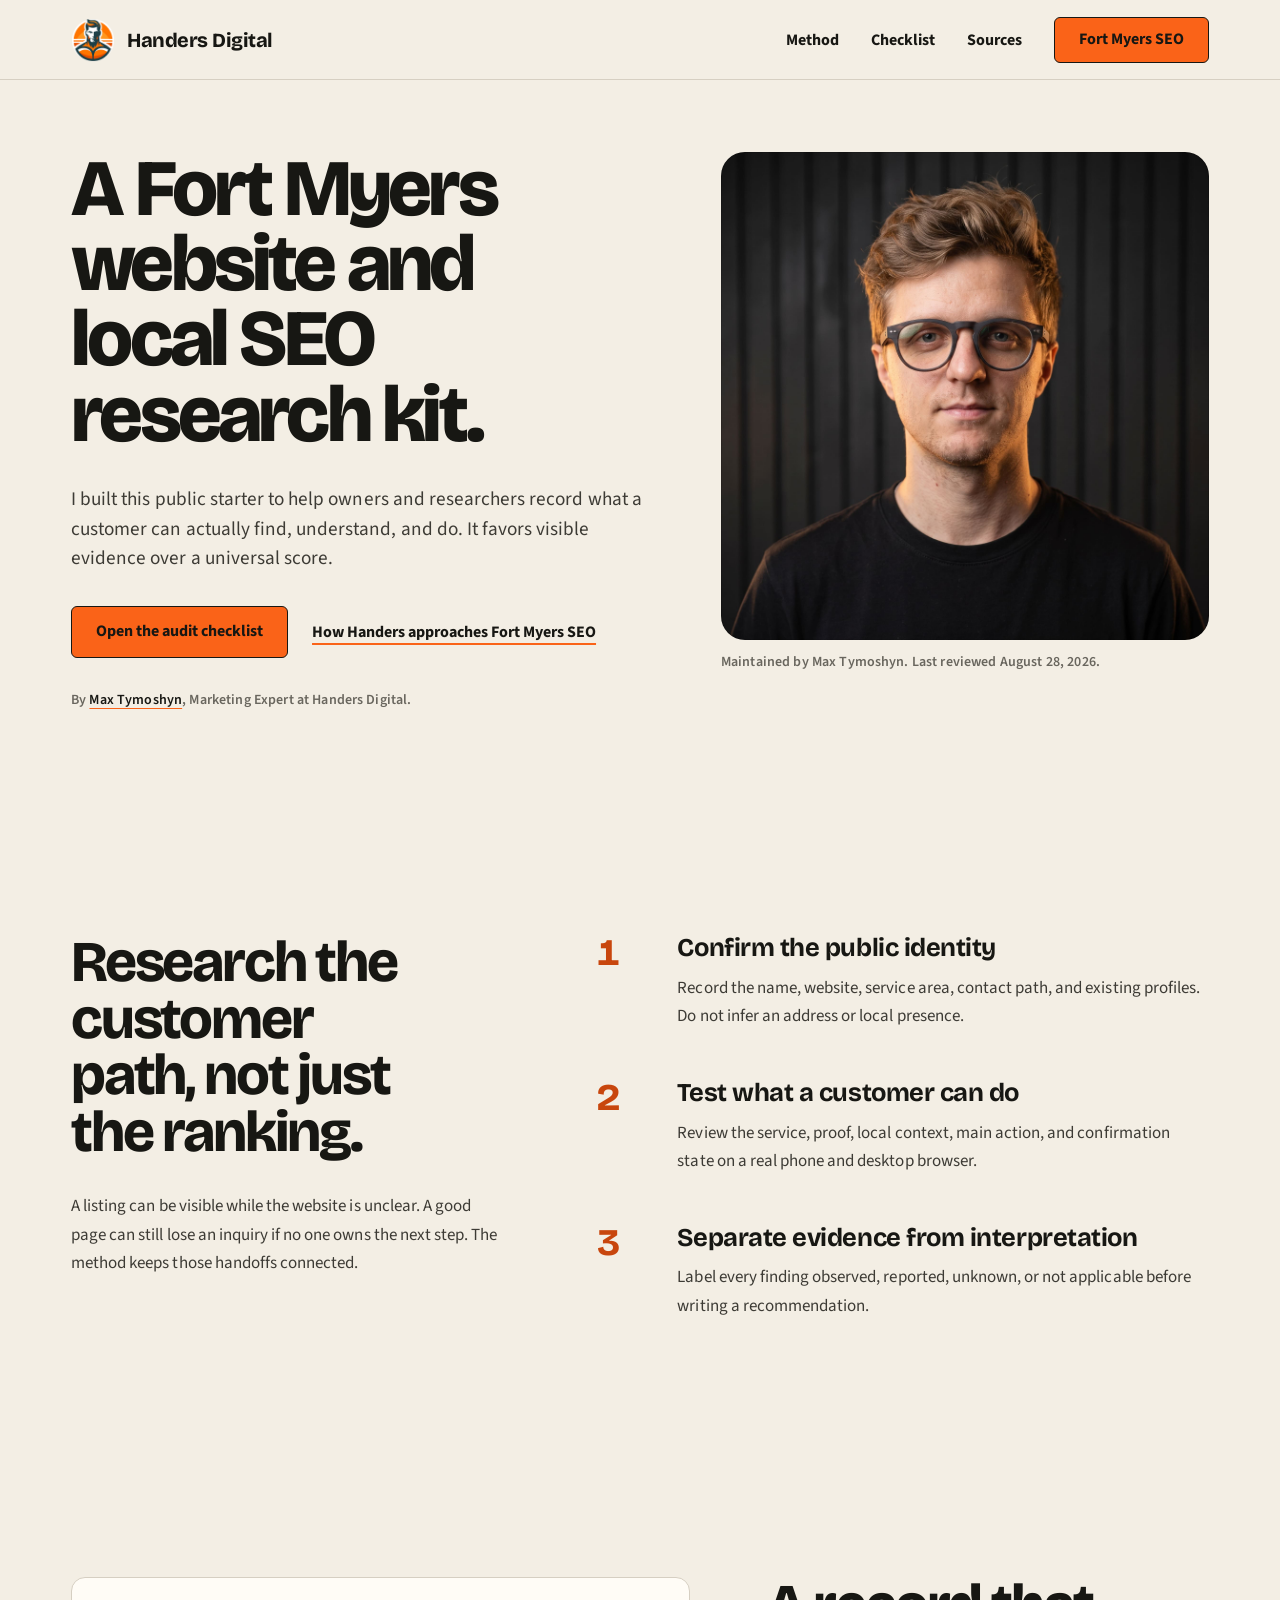
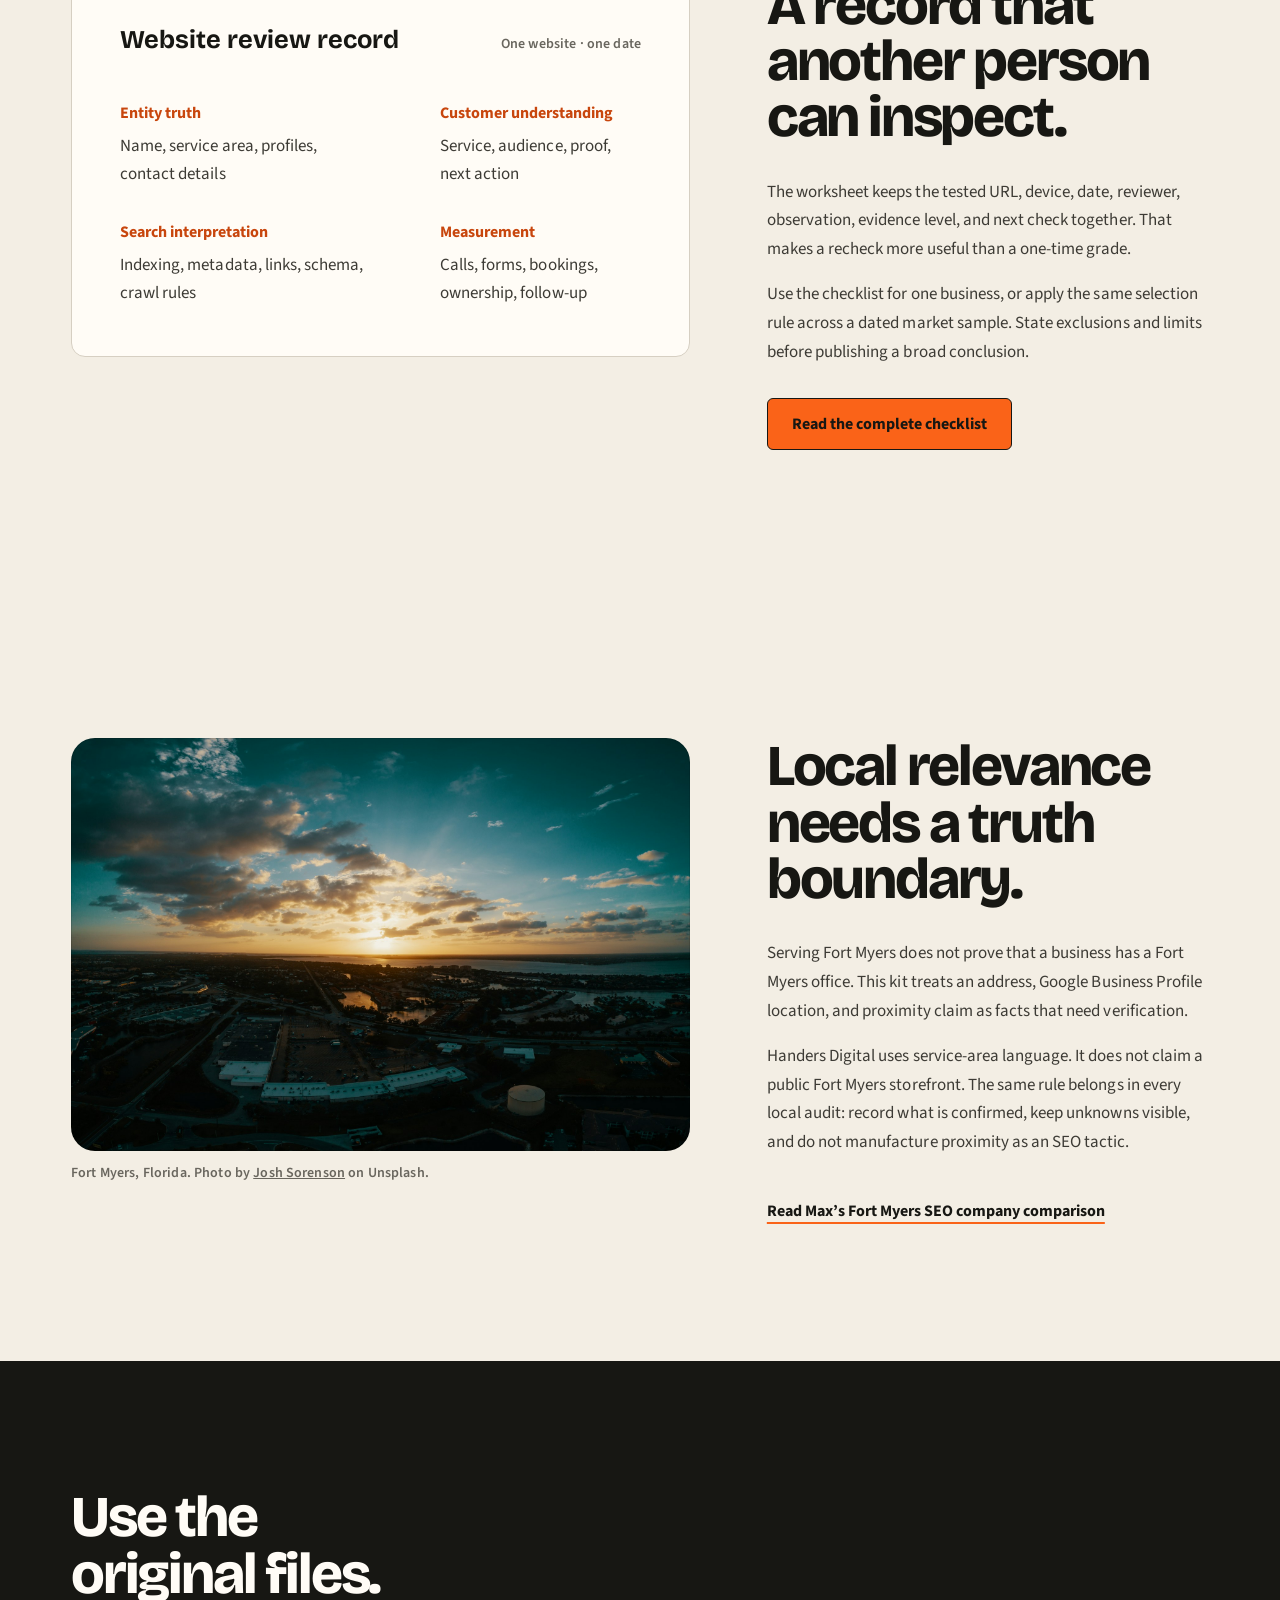
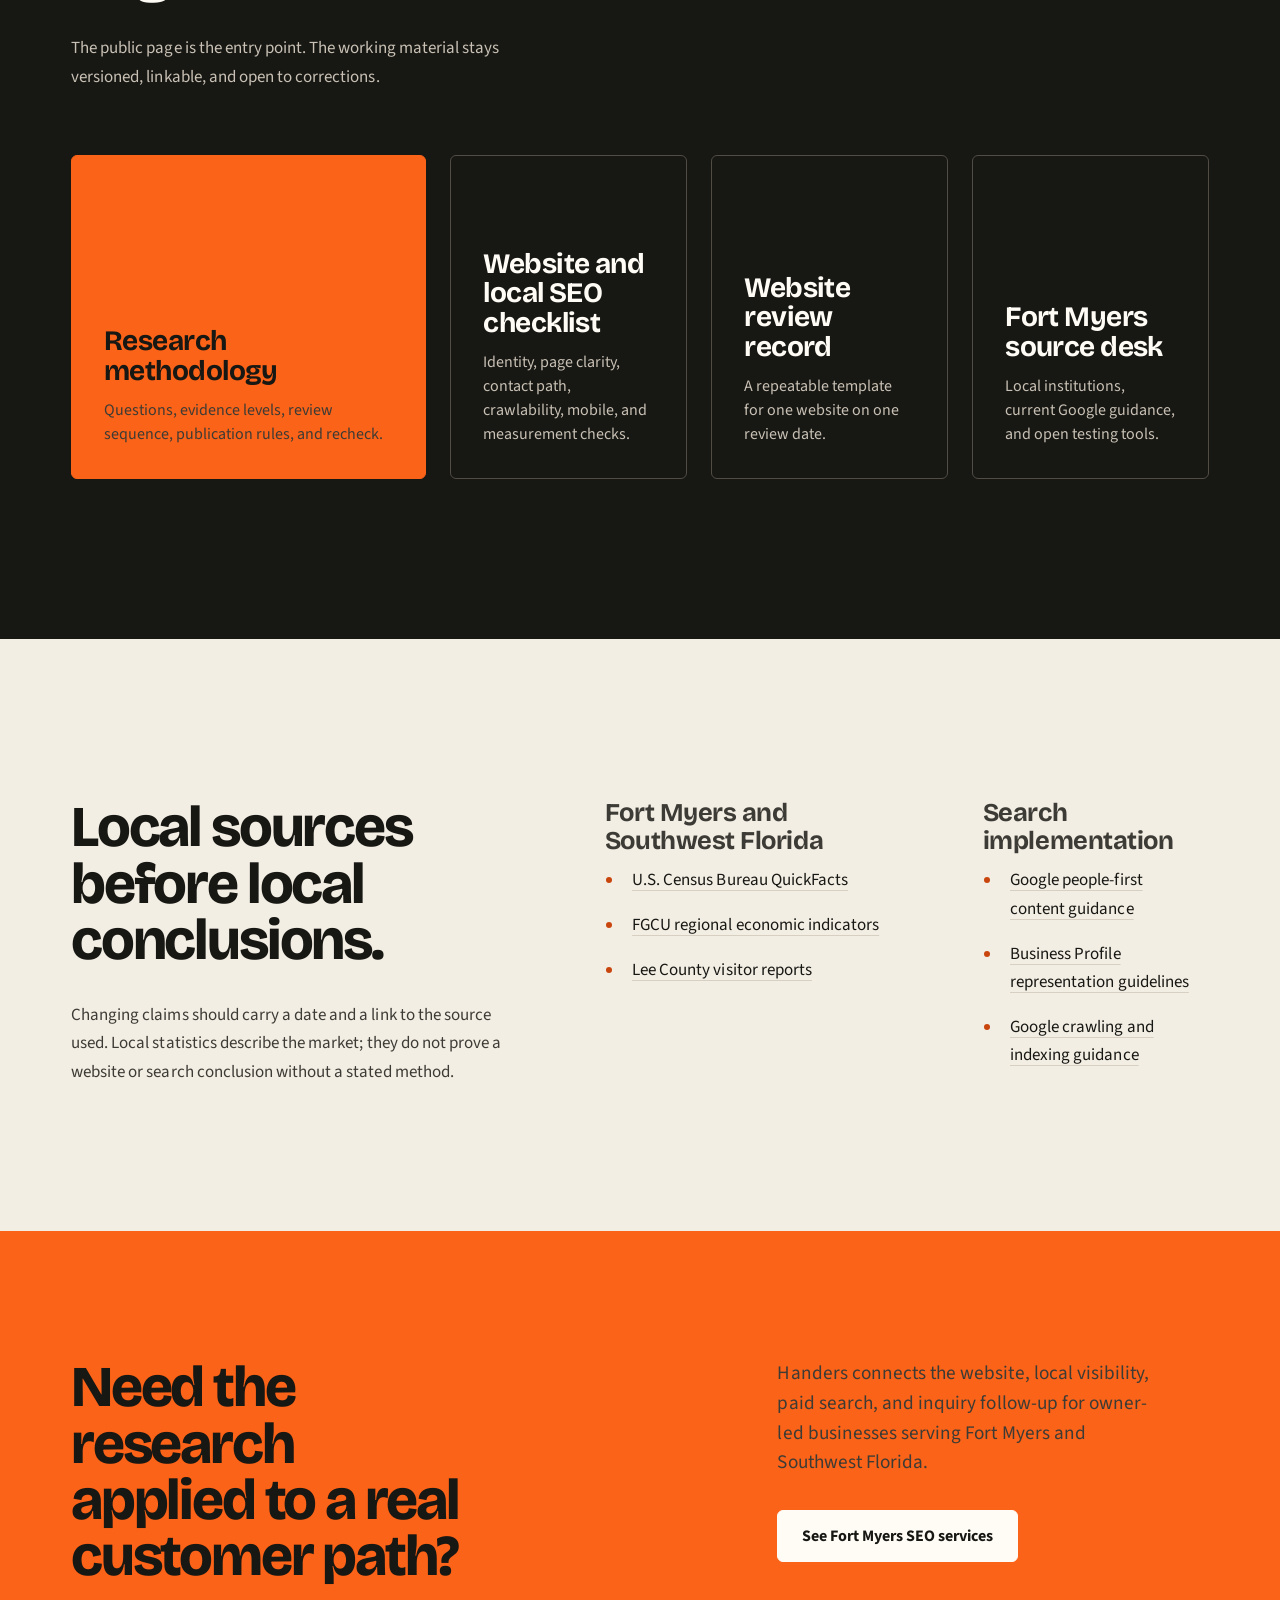
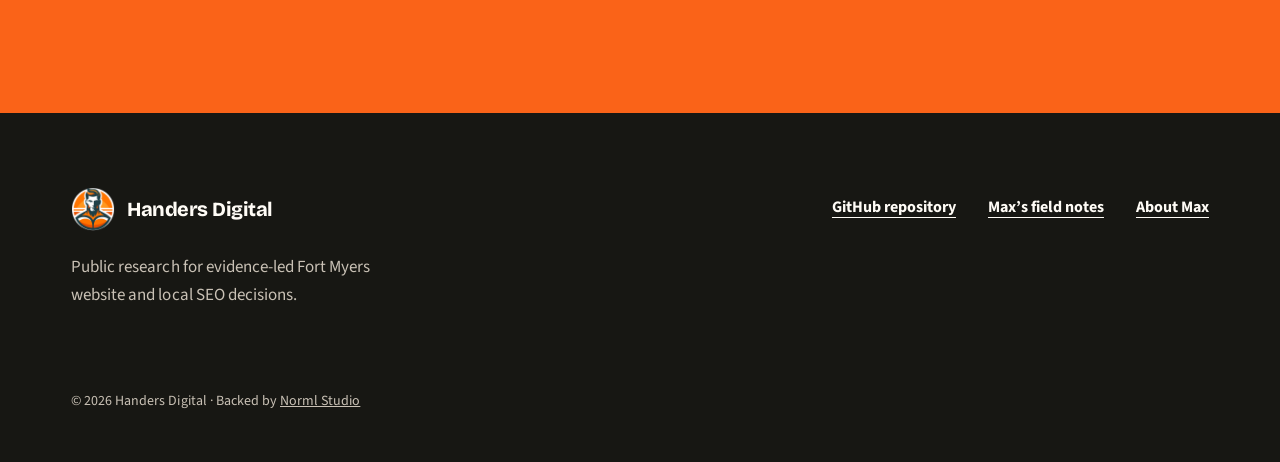
==== index.html @ b8d83aa3 "feat(pages): publish Fort Myers research site Give the public research kit an indexable GitHub Pages" ====
<!doctype html>
<html lang="en-US">
<head>
  <meta charset="utf-8">
  <meta name="viewport" content="width=device-width, initial-scale=1">
  <title>Fort Myers Website and Local SEO Research Kit | Handers Digital</title>
  <meta name="description" content="A public Handers Digital research kit for reviewing Fort Myers-area websites, local-search signals, customer paths, and technical foundations.">
  <meta name="robots" content="index,follow,max-image-preview:large">
  <link rel="canonical" href="https://normlstudio.github.io/handers-fort-myers-seo-research/">
  <link rel="icon" type="image/png" href="assets/handers-icon.png">
  <meta property="og:type" content="website">
  <meta property="og:site_name" content="Handers Digital Research">
  <meta property="og:title" content="Fort Myers Website and Local SEO Research Kit">
  <meta property="og:description" content="A public method, audit checklist, review record, and source desk for evidence-led Fort Myers website and local SEO research.">
  <meta property="og:url" content="https://normlstudio.github.io/handers-fort-myers-seo-research/">
  <meta property="og:image" content="https://normlstudio.github.io/handers-fort-myers-seo-research/assets/handers-fort-myers-social-card.png">
  <meta name="twitter:card" content="summary_large_image">
  <meta name="twitter:title" content="Fort Myers Website and Local SEO Research Kit">
  <meta name="twitter:description" content="A public method, audit checklist, review record, and source desk from Handers Digital.">
  <meta name="twitter:image" content="https://normlstudio.github.io/handers-fort-myers-seo-research/assets/handers-fort-myers-social-card.png">
  <link rel="preconnect" href="https://fonts.googleapis.com">
  <link rel="preconnect" href="https://fonts.gstatic.com" crossorigin>
  <link href="https://fonts.googleapis.com/css2?family=Bricolage+Grotesque:opsz,wght@12..96,600..800&amp;family=Source+Sans+3:wght@400;600;700&amp;display=swap" rel="stylesheet">
  <link rel="stylesheet" href="assets/styles.css">
  <script type="application/ld+json">
  {
    "@context": "https://schema.org",
    "@graph": [
      {
        "@type": "Organization",
        "@id": "https://handers.digital/#organization",
        "name": "Handers Digital",
        "url": "https://handers.digital/",
        "logo": "https://normlstudio.github.io/handers-fort-myers-seo-research/assets/handers-icon.png",
        "areaServed": [
          {"@type": "Place", "name": "Fort Myers"},
          {"@type": "Place", "name": "Southwest Florida"}
        ]
      },
      {
        "@type": "Person",
        "@id": "https://handers.digital/author/max-tymoshyn#person",
        "name": "Max Tymoshyn",
        "url": "https://handers.digital/author/max-tymoshyn",
        "jobTitle": "Marketing Expert",
        "worksFor": {"@id": "https://handers.digital/#organization"}
      },
      {
        "@type": "WebPage",
        "@id": "https://normlstudio.github.io/handers-fort-myers-seo-research/#webpage",
        "url": "https://normlstudio.github.io/handers-fort-myers-seo-research/",
        "name": "Fort Myers Website and Local SEO Research Kit",
        "description": "A public research kit for reviewing Fort Myers-area websites, local-search signals, customer paths, and technical foundations.",
        "inLanguage": "en-US",
        "dateModified": "2026-08-28",
        "author": {"@id": "https://handers.digital/author/max-tymoshyn#person"},
        "publisher": {"@id": "https://handers.digital/#organization"},
        "about": [
          {"@type": "Thing", "name": "Fort Myers"},
          {"@type": "Thing", "name": "Local search engine optimization"},
          {"@type": "Thing", "name": "Website audits"}
        ]
      }
    ]
  }
  </script>
</head>
<body>
  <a class="skip-link" href="#main">Skip to the research kit</a>

  <header class="site-header">
    <div class="wrap site-header__inner">
      <a class="logo" href="https://handers.digital/" aria-label="Handers Digital home">
        <img src="assets/handers-icon.png" width="192" height="192" alt="">
        <span>Handers Digital</span>
      </a>

      <nav class="desktop-nav links" aria-label="Research navigation">
        <a href="https://github.com/normlstudio/handers-fort-myers-seo-research/blob/main/methodology.md">Method</a>
        <a href="https://github.com/normlstudio/handers-fort-myers-seo-research/blob/main/checklists/fort-myers-local-seo-and-website-audit.md">Checklist</a>
        <a href="https://github.com/normlstudio/handers-fort-myers-seo-research/blob/main/sources.md">Sources</a>
      </nav>

      <a class="button button--small site-header__cta" href="https://handers.digital/seo-fort-myers">Fort Myers SEO</a>

      <button class="hamburger" type="button" aria-expanded="false" aria-controls="mobile-panel" aria-label="Open navigation">
        <svg class="heroicons" aria-hidden="true" viewBox="0 0 24 24" fill="none" stroke="currentColor" stroke-width="1.8" stroke-linecap="round">
          <path d="M4 7h16M4 12h16M4 17h16"></path>
        </svg>
      </button>
    </div>
  </header>

  <div class="mobile-panel__scrim" data-nav-close hidden></div>
  <aside class="mobile-panel" id="mobile-panel" aria-hidden="true" aria-label="Mobile navigation">
    <div class="mobile-panel__top">
      <a class="logo" href="https://handers.digital/" tabindex="-1">
        <img src="assets/handers-icon.png" width="192" height="192" alt="">
        <span>Handers Digital</span>
      </a>
      <button class="mobile-panel__close" type="button" aria-label="Close navigation" tabindex="-1" data-nav-close>
        <svg class="heroicons" aria-hidden="true" viewBox="0 0 24 24" fill="none" stroke="currentColor" stroke-width="1.8" stroke-linecap="round">
          <path d="M6 6l12 12M18 6L6 18"></path>
        </svg>
      </button>
    </div>
    <nav class="mobile-panel__nav" aria-label="Mobile research navigation">
      <a href="https://github.com/normlstudio/handers-fort-myers-seo-research/blob/main/methodology.md" tabindex="-1">Method</a>
      <a href="https://github.com/normlstudio/handers-fort-myers-seo-research/blob/main/checklists/fort-myers-local-seo-and-website-audit.md" tabindex="-1">Checklist</a>
      <a href="https://github.com/normlstudio/handers-fort-myers-seo-research/blob/main/sources.md" tabindex="-1">Sources</a>
      <a href="https://github.com/normlstudio/handers-fort-myers-seo-research" tabindex="-1">GitHub repository</a>
    </nav>
    <a class="button mobile-panel__action" href="https://handers.digital/seo-fort-myers" tabindex="-1">See Fort Myers SEO services</a>
  </aside>

  <main id="main">
    <section class="hero">
      <div class="wrap hero__grid">
        <div class="hero__copy">
          <h1>A Fort Myers website and local SEO research kit.</h1>
          <p class="lead">I built this public starter to help owners and researchers record what a customer can actually find, understand, and do. It favors visible evidence over a universal score.</p>
          <div class="hero__actions">
            <a class="button" href="https://github.com/normlstudio/handers-fort-myers-seo-research/blob/main/checklists/fort-myers-local-seo-and-website-audit.md">Open the audit checklist</a>
            <a class="text-link" href="https://handers.digital/seo-fort-myers">How Handers approaches Fort Myers SEO</a>
          </div>
          <p class="hero__author">By <a href="https://handers.digital/author/max-tymoshyn">Max Tymoshyn</a>, Marketing Expert at Handers Digital.</p>
        </div>

        <figure class="hero__media">
          <img src="assets/max-tymoshyn.jpg" width="2048" height="2048" alt="Max Tymoshyn, Marketing Expert at Handers Digital">
          <figcaption>Maintained by Max Tymoshyn. Last reviewed August 28, 2026.</figcaption>
        </figure>
      </div>
    </section>

    <section class="method" id="method">
      <div class="wrap method__grid">
        <div class="section-heading">
          <h2>Research the customer path, not just the ranking.</h2>
          <p>A listing can be visible while the website is unclear. A good page can still lose an inquiry if no one owns the next step. The method keeps those handoffs connected.</p>
        </div>

        <ol class="method__steps">
          <li>
            <span class="method__number">1</span>
            <div>
              <h3>Confirm the public identity</h3>
              <p>Record the name, website, service area, contact path, and existing profiles. Do not infer an address or local presence.</p>
            </div>
          </li>
          <li>
            <span class="method__number">2</span>
            <div>
              <h3>Test what a customer can do</h3>
              <p>Review the service, proof, local context, main action, and confirmation state on a real phone and desktop browser.</p>
            </div>
          </li>
          <li>
            <span class="method__number">3</span>
            <div>
              <h3>Separate evidence from interpretation</h3>
              <p>Label every finding observed, reported, unknown, or not applicable before writing a recommendation.</p>
            </div>
          </li>
        </ol>
      </div>
    </section>

    <section class="artifact" id="checklist">
      <div class="wrap artifact__grid">
        <div class="artifact__sheet" aria-label="Audit record example">
          <div class="artifact__sheet-head">
            <strong>Website review record</strong>
            <span>One website · one date</span>
          </div>
          <dl>
            <div>
              <dt>Entity truth</dt>
              <dd>Name, service area, profiles, contact details</dd>
            </div>
            <div>
              <dt>Customer understanding</dt>
              <dd>Service, audience, proof, next action</dd>
            </div>
            <div>
              <dt>Search interpretation</dt>
              <dd>Indexing, metadata, links, schema, crawl rules</dd>
            </div>
            <div>
              <dt>Measurement</dt>
              <dd>Calls, forms, bookings, ownership, follow-up</dd>
            </div>
          </dl>
        </div>

        <div class="artifact__copy">
          <h2>A record that another person can inspect.</h2>
          <p>The worksheet keeps the tested URL, device, date, reviewer, observation, evidence level, and next check together. That makes a recheck more useful than a one-time grade.</p>
          <p>Use the checklist for one business, or apply the same selection rule across a dated market sample. State exclusions and limits before publishing a broad conclusion.</p>
          <a class="button" href="https://github.com/normlstudio/handers-fort-myers-seo-research/blob/main/checklists/fort-myers-local-seo-and-website-audit.md">Read the complete checklist</a>
        </div>
      </div>
    </section>

    <section class="local-boundary">
      <div class="wrap local-boundary__grid">
        <figure class="local-boundary__media">
          <img src="assets/fort-myers-aerial.jpg" width="2000" height="1360" alt="Aerial view of Fort Myers, Florida at sunset">
          <figcaption>Fort Myers, Florida. Photo by <a href="https://unsplash.com/@joshsorenson?utm_source=handers_research&amp;utm_medium=referral">Josh Sorenson</a> on Unsplash.</figcaption>
        </figure>

        <div class="local-boundary__copy">
          <h2>Local relevance needs a truth boundary.</h2>
          <p>Serving Fort Myers does not prove that a business has a Fort Myers office. This kit treats an address, Google Business Profile location, and proximity claim as facts that need verification.</p>
          <p>Handers Digital uses service-area language. It does not claim a public Fort Myers storefront. The same rule belongs in every local audit: record what is confirmed, keep unknowns visible, and do not manufacture proximity as an SEO tactic.</p>
          <a class="text-link" href="https://handers.digital/top-seo-companies-fort-myers">Read Max’s Fort Myers SEO company comparison</a>
        </div>
      </div>
    </section>

    <section class="files" id="files">
      <div class="wrap files__grid">
        <div class="files__heading">
          <h2>Use the original files.</h2>
          <p>The public page is the entry point. The working material stays versioned, linkable, and open to corrections.</p>
        </div>
        <div class="files__links">
          <a class="files__primary" href="https://github.com/normlstudio/handers-fort-myers-seo-research/blob/main/methodology.md">
            <strong>Research methodology</strong>
            <span>Questions, evidence levels, review sequence, publication rules, and recheck.</span>
          </a>
          <a href="https://github.com/normlstudio/handers-fort-myers-seo-research/blob/main/checklists/fort-myers-local-seo-and-website-audit.md">
            <strong>Website and local SEO checklist</strong>
            <span>Identity, page clarity, contact path, crawlability, mobile, and measurement checks.</span>
          </a>
          <a href="https://github.com/normlstudio/handers-fort-myers-seo-research/blob/main/templates/website-review-record.md">
            <strong>Website review record</strong>
            <span>A repeatable template for one website on one review date.</span>
          </a>
          <a href="https://github.com/normlstudio/handers-fort-myers-seo-research/blob/main/sources.md">
            <strong>Fort Myers source desk</strong>
            <span>Local institutions, current Google guidance, and open testing tools.</span>
          </a>
        </div>
      </div>
    </section>

    <section class="source-desk" id="sources">
      <div class="wrap source-desk__grid">
        <div>
          <h2>Local sources before local conclusions.</h2>
          <p>Changing claims should carry a date and a link to the source used. Local statistics describe the market; they do not prove a website or search conclusion without a stated method.</p>
        </div>
        <div class="source-desk__columns">
          <div>
            <h3>Fort Myers and Southwest Florida</h3>
            <ul>
              <li><a href="https://www.census.gov/quickfacts/fact/table/fortmyerscityflorida/BZA115222">U.S. Census Bureau QuickFacts</a></li>
              <li><a href="https://www.fgcu.edu/cob/reri/research/indicators">FGCU regional economic indicators</a></li>
              <li><a href="https://www.visitfortmyers.com/lee-vcb/education-and-resources/statistics/annual-visitor-profile-summary-reports">Lee County visitor reports</a></li>
            </ul>
          </div>
          <div>
            <h3>Search implementation</h3>
            <ul>
              <li><a href="https://developers.google.com/search/docs/fundamentals/creating-helpful-content">Google people-first content guidance</a></li>
              <li><a href="https://support.google.com/business/answer/3038177">Business Profile representation guidelines</a></li>
              <li><a href="https://developers.google.com/search/docs/crawling-indexing/overview">Google crawling and indexing guidance</a></li>
            </ul>
          </div>
        </div>
      </div>
    </section>

    <section class="closing">
      <div class="wrap closing__grid">
        <h2>Need the research applied to a real customer path?</h2>
        <div>
          <p>Handers connects the website, local visibility, paid search, and inquiry follow-up for owner-led businesses serving Fort Myers and Southwest Florida.</p>
          <a class="button button--light" href="https://handers.digital/seo-fort-myers">See Fort Myers SEO services</a>
        </div>
      </div>
    </section>
  </main>

  <footer class="site-footer">
    <div class="wrap site-footer__inner">
      <div>
        <a class="logo logo--footer" href="https://handers.digital/">
          <img src="assets/handers-icon.png" width="192" height="192" alt="">
          <span>Handers Digital</span>
        </a>
        <p>Public research for evidence-led Fort Myers website and local SEO decisions.</p>
      </div>
      <nav aria-label="Footer navigation">
        <a href="https://github.com/normlstudio/handers-fort-myers-seo-research">GitHub repository</a>
        <a href="https://handers.digital/blog">Max’s field notes</a>
        <a href="https://handers.digital/author/max-tymoshyn">About Max</a>
      </nav>
      <p class="site-footer__credit">© 2026 Handers Digital · Backed by <a href="https://norml.studio/">Norml Studio</a></p>
    </div>
  </footer>

  <script src="assets/site.js"></script>

  <!--
    Design anti-slop audit v2.8.0
    PASS: rounded-card-soup; faux-callout-box; flat-type-hierarchy; uniform-line-height;
    unbounded-measure; faux-mono-garnish; monospace-as-aesthetic; eyebrow-kicker-reflex;
    default-tailwind-palette; decorative-gradient-blob; decorative-glassmorphism;
    per-section-background-reflex; mixed-icon-stroke-weights; emoji-as-icons;
    equal-column-grid-reflex; symmetric-two-button-hero; flanking-microcopy;
    bento-grid-reflex; symmetric-section-padding; hollow-hero-metrics;
    uncontained-measure-sprawl; dead-half-and-void; lone-element-bar; flattened-asymmetry;
    squashed-sections; decorative-rule-crutch; unaligned-adjacent-blocks; letterbox-slab;
    full-bleed-list-row; everything-fades-up-on-scroll; symmetric-ease-everywhere;
    parallax-scroll-jack; ai-photo-tells; stock-cliche-imagery; literal-ai-tech-imagery;
    corporate-memphis-illustration; lack-of-imagery.
  -->
</body>
</html>
---- assets/styles.css ----
:root {
  --ink: #171713;
  --ink-soft: #3d3b35;
  --muted: #69665e;
  --canvas: #f3eee4;
  --paper: #fffcf6;
  --line: #d6cfc2;
  --orange: #fa6318;
  --orange-deep: #c8460d;
  --font-display: "Bricolage Grotesque", sans-serif;
  --font-text: "Source Sans 3", sans-serif;
  --radius-sm: 6px;
  --radius-md: 14px;
  --radius-lg: 24px;
  --space-2: 8px;
  --space-3: 12px;
  --space-4: 16px;
  --space-6: 24px;
  --space-8: 32px;
  --space-12: 48px;
  --space-18: 72px;
  --space-24: 96px;
  --space-32: 128px;
  --space-40: 160px;
}

*,
*::before,
*::after {
  box-sizing: border-box;
}

html {
  background: var(--canvas);
  color: var(--ink);
  font-family: var(--font-text);
  -webkit-font-smoothing: antialiased;
}

body {
  margin: 0;
  background: var(--canvas);
  color: var(--ink);
  overflow-x: clip;
}

body.nav-open {
  overflow: hidden;
}

img {
  max-width: 100%;
  height: auto;
  display: block;
}

a {
  color: inherit;
}

button,
a {
  -webkit-tap-highlight-color: transparent;
}

button:focus-visible,
a:focus-visible {
  outline: 3px solid var(--orange);
  outline-offset: 4px;
}

h1,
h2,
h3,
p,
figure,
ol,
ul,
dl,
dd {
  margin-top: 0;
}

h1,
h2,
h3 {
  font-family: var(--font-display);
  text-wrap: balance;
}

h1 {
  max-width: 11ch;
  margin-bottom: var(--space-8);
  font-size: clamp(3rem, 6.25vw, 6rem);
  font-weight: 800;
  line-height: .94;
  letter-spacing: -.047em;
}

h2 {
  max-width: 13ch;
  margin-bottom: var(--space-8);
  font-size: clamp(2.25rem, 4.5vw, 4.75rem);
  font-weight: 750;
  line-height: .98;
  letter-spacing: -.038em;
}

h3 {
  margin-bottom: var(--space-3);
  font-size: clamp(1.45rem, 2vw, 2.1rem);
  font-weight: 700;
  line-height: 1.08;
  letter-spacing: -.018em;
}

p,
li,
dd {
  font-size: 1.0625rem;
  line-height: 1.68;
  letter-spacing: .002em;
  text-wrap: pretty;
}

p {
  max-width: min(68ch, 700px);
}

figcaption,
.hero__author,
.artifact__sheet-head span {
  color: var(--muted);
  font-size: .875rem;
  font-weight: 600;
  line-height: 1.45;
  letter-spacing: .01em;
}

.wrap {
  width: 100%;
  margin-inline: auto;
  padding-inline: clamp(20px, 5.55vw, 80px);
}

.skip-link {
  position: fixed;
  top: var(--space-4);
  left: var(--space-4);
  z-index: 400;
  padding: var(--space-3) var(--space-4);
  border-radius: var(--radius-sm);
  background: var(--paper);
  color: var(--ink);
  font-weight: 700;
  transform: translateY(-160%);
  transition: transform 160ms ease-out;
}

.skip-link:focus {
  transform: translateY(0);
}

.site-header {
  position: sticky;
  top: 0;
  z-index: 210;
  height: 80px;
  border-bottom: 1px solid var(--line);
  background: var(--canvas);
}

.site-header__inner {
  display: grid;
  grid-template-columns: minmax(220px, 1fr) auto auto;
  align-items: center;
  min-height: 80px;
  gap: var(--space-8);
}

.logo {
  display: inline-flex;
  align-items: center;
  width: fit-content;
  min-height: 48px;
  gap: var(--space-3);
  color: var(--ink);
  font-family: var(--font-display);
  font-size: 1.25rem;
  font-weight: 750;
  line-height: 1;
  letter-spacing: -.025em;
  text-decoration: none;
}

.logo img {
  width: 44px;
  height: 44px;
  object-fit: contain;
}

.desktop-nav {
  display: flex;
  align-items: center;
  gap: var(--space-8);
}

.desktop-nav a,
.site-footer nav a {
  min-height: 44px;
  display: inline-flex;
  align-items: center;
  font-weight: 700;
  text-decoration-thickness: 1px;
  text-underline-offset: 5px;
  white-space: nowrap;
}

.desktop-nav a {
  text-decoration: none;
}

.desktop-nav a:hover,
.site-footer nav a:hover {
  text-decoration: underline;
}

.button {
  min-height: 52px;
  display: inline-flex;
  align-items: center;
  justify-content: center;
  width: fit-content;
  padding: var(--space-3) var(--space-6);
  border: 1px solid var(--ink);
  border-radius: var(--radius-sm);
  background: var(--orange);
  color: var(--ink);
  font-size: 1rem;
  font-weight: 700;
  line-height: 1.2;
  text-align: center;
  text-decoration: none;
  transition: background-color 150ms ease-out, color 150ms ease-out, transform 110ms ease-out;
}

.button:hover {
  background: var(--orange-deep);
  color: var(--paper);
}

.button:active {
  transform: scale(.96);
}

.button--small {
  min-height: 46px;
  padding-inline: var(--space-6);
}

.button--light {
  border-color: var(--paper);
  background: var(--paper);
}

.button--light:hover {
  background: var(--orange);
  color: var(--ink);
}

.text-link {
  display: inline-flex;
  align-items: center;
  min-height: 44px;
  width: fit-content;
  color: var(--ink);
  font-size: 1rem;
  font-weight: 700;
  text-decoration-color: var(--orange);
  text-decoration-thickness: 2px;
  text-underline-offset: 6px;
  transition: color 150ms ease-out;
}

.text-link:hover {
  color: var(--orange-deep);
}

.hamburger,
.mobile-panel__close {
  display: none;
  align-items: center;
  justify-content: center;
  width: 48px;
  height: 48px;
  padding: 0;
  border: 1px solid var(--line);
  border-radius: var(--radius-sm);
  background: transparent;
  color: var(--ink);
  cursor: pointer;
  transition: border-color 150ms ease-out, transform 110ms ease-out;
}

.hamburger:active,
.mobile-panel__close:active {
  transform: scale(.96);
}

.hamburger svg,
.mobile-panel__close svg {
  width: 25px;
  height: 25px;
}

.mobile-panel,
.mobile-panel__scrim {
  display: none;
}

.hero {
  padding-block: var(--space-18) var(--space-24);
}

.hero__grid {
  display: grid;
  grid-template-columns: minmax(0, 1.08fr) minmax(360px, .92fr);
  align-items: start;
  gap: clamp(48px, 6vw, 96px);
}

.hero__copy {
  min-width: 0;
}

.lead {
  margin-bottom: var(--space-8);
  color: var(--ink-soft);
  font-size: clamp(1.15rem, 1.5vw, 1.35rem);
  line-height: 1.55;
}

.hero__actions {
  display: flex;
  align-items: center;
  flex-wrap: wrap;
  gap: var(--space-4) var(--space-6);
  margin-bottom: var(--space-8);
}

.hero__author {
  margin: 0;
}

.hero__author a {
  color: var(--ink);
  text-decoration-color: var(--orange);
  text-underline-offset: 4px;
}

.hero__media,
.local-boundary__media {
  min-width: 0;
  margin: 0;
}

.hero__media img {
  width: 100%;
  aspect-ratio: 1 / 1;
  object-fit: cover;
  object-position: center 22%;
  border-radius: var(--radius-lg);
  outline: 1px solid rgba(0, 0, 0, .1);
  outline-offset: -1px;
}

.hero__media figcaption,
.local-boundary__media figcaption {
  margin-top: var(--space-3);
}

.method {
  padding-block: var(--space-32) var(--space-40);
}

.method__grid {
  display: grid;
  grid-template-columns: minmax(0, 5fr) minmax(0, 7fr);
  align-items: start;
  gap: clamp(48px, 7vw, 120px);
}

.section-heading p,
.files__heading p,
.source-desk__grid > div:first-child p {
  color: var(--ink-soft);
}

.method__steps {
  display: grid;
  gap: var(--space-12);
  width: min(100%, 820px);
  margin: 0;
  padding: 0;
  list-style: none;
}

.method__steps li {
  display: grid;
  grid-template-columns: 56px minmax(0, 1fr);
  align-items: start;
  gap: var(--space-6);
}

.method__number {
  color: var(--orange-deep);
  font-family: var(--font-display);
  font-size: 2.35rem;
  font-variant-numeric: tabular-nums;
  font-weight: 750;
  line-height: 1;
}

.method__steps p {
  margin: 0;
  color: var(--ink-soft);
}

.artifact {
  padding-block: var(--space-24) var(--space-32);
}

.artifact__grid {
  display: grid;
  grid-template-columns: minmax(0, 7fr) minmax(360px, 5fr);
  align-items: start;
  gap: clamp(48px, 6vw, 96px);
}

.artifact__sheet {
  min-width: 0;
  padding: clamp(24px, 4vw, 48px);
  border: 1px solid var(--line);
  border-radius: var(--radius-md);
  background: var(--paper);
}

.artifact__sheet-head {
  display: flex;
  align-items: baseline;
  justify-content: space-between;
  gap: var(--space-6);
  margin-bottom: var(--space-12);
}

.artifact__sheet-head strong {
  font-family: var(--font-display);
  font-size: 1.6rem;
  line-height: 1.1;
}

.artifact__sheet dl {
  display: grid;
  grid-template-columns: 1.15fr .85fr;
  gap: var(--space-8) var(--space-12);
  margin-bottom: 0;
}

.artifact__sheet dl div {
  min-width: 0;
}

.artifact__sheet dt {
  margin-bottom: var(--space-2);
  color: var(--orange-deep);
  font-weight: 700;
}

.artifact__sheet dd {
  margin-left: 0;
  color: var(--ink-soft);
}

.artifact__copy p {
  color: var(--ink-soft);
}

.artifact__copy p:last-of-type {
  margin-bottom: var(--space-8);
}

.local-boundary {
  padding-block: var(--space-40) var(--space-32);
}

.local-boundary__grid {
  display: grid;
  grid-template-columns: minmax(0, 7fr) minmax(360px, 5fr);
  align-items: start;
  gap: clamp(48px, 6vw, 96px);
}

.local-boundary__media img {
  width: 100%;
  aspect-ratio: 3 / 2;
  object-fit: cover;
  border-radius: var(--radius-lg);
  outline: 1px solid rgba(0, 0, 0, .1);
  outline-offset: -1px;
}

.local-boundary__copy p {
  color: var(--ink-soft);
}

.local-boundary__copy .text-link {
  margin-top: var(--space-4);
}

.files {
  padding-block: var(--space-32) var(--space-40);
  background: var(--ink);
  color: var(--paper);
}

.files__grid {
  display: grid;
  grid-template-columns: minmax(0, 1fr);
  align-items: start;
  gap: clamp(48px, 5vw, 80px);
}

.files__heading {
  max-width: 720px;
}

.files__heading p {
  max-width: 54ch;
  margin: var(--space-6) 0 0;
}

.files__heading p {
  color: #c9c1b5;
}

.files__links {
  display: grid;
  grid-template-columns: minmax(0, 1.35fr) minmax(0, .65fr);
  gap: var(--space-6);
}

.files__links a {
  display: flex;
  min-width: 0;
  min-height: 150px;
  flex-direction: column;
  justify-content: flex-end;
  padding: var(--space-8);
  border: 1px solid #514d45;
  border-radius: var(--radius-sm);
  color: var(--paper);
  text-decoration: none;
  transition: border-color 150ms ease-out, transform 110ms ease-out;
}

.files__links a:hover {
  border-color: var(--orange);
}

.files__links a:active {
  transform: scale(.96);
}

.files__links .files__primary {
  grid-row: span 2;
  min-height: 324px;
  border-color: var(--orange);
  background: var(--orange);
  color: var(--ink);
}

.files__links strong {
  max-width: 18ch;
  margin-bottom: var(--space-3);
  font-family: var(--font-display);
  font-size: clamp(1.5rem, 2.2vw, 2.35rem);
  line-height: 1.05;
  letter-spacing: -.02em;
}

.files__links span {
  max-width: 42ch;
  color: #c9c1b5;
  font-size: 1rem;
  line-height: 1.5;
}

.files__primary span {
  color: var(--ink-soft);
}

.source-desk {
  padding-block: var(--space-40) var(--space-32);
}

.source-desk__grid {
  display: grid;
  grid-template-columns: minmax(320px, 5fr) minmax(0, 7fr);
  align-items: start;
  gap: clamp(48px, 8vw, 140px);
}

.source-desk__columns {
  display: grid;
  grid-template-columns: minmax(0, 1.15fr) minmax(0, .85fr);
  gap: var(--space-18);
}

.source-desk__columns h3 {
  max-width: 16ch;
  color: var(--ink-soft);
}

.source-desk__columns ul {
  display: grid;
  gap: var(--space-4);
  margin: 0;
  padding-left: 1.2em;
}

.source-desk__columns li {
  padding-left: var(--space-2);
}

.source-desk__columns li::marker {
  color: var(--orange-deep);
}

.source-desk__columns a {
  text-decoration-color: var(--line);
  text-underline-offset: 5px;
}

.source-desk__columns a:hover {
  text-decoration-color: var(--orange);
}

.closing {
  padding-block: var(--space-32);
  background: var(--orange);
  color: var(--ink);
}

.closing__grid {
  display: grid;
  grid-template-columns: minmax(0, 7fr) minmax(340px, 5fr);
  align-items: start;
  gap: clamp(48px, 8vw, 140px);
}

.closing h2 {
  max-width: 12ch;
  margin-bottom: 0;
}

.closing p {
  margin-bottom: var(--space-8);
  color: var(--ink-soft);
  font-size: clamp(1.15rem, 1.5vw, 1.35rem);
  line-height: 1.55;
}

.site-footer {
  padding-block: var(--space-18) var(--space-12);
  background: var(--ink);
  color: var(--paper);
}

.site-footer__inner {
  display: grid;
  grid-template-columns: minmax(280px, 1fr) auto;
  align-items: start;
  gap: var(--space-12);
}

.logo--footer {
  color: var(--paper);
}

.site-footer p {
  color: #c9c1b5;
}

.site-footer__inner > div > p {
  max-width: 42ch;
  margin-top: var(--space-4);
  margin-bottom: 0;
}

.site-footer nav {
  display: flex;
  align-items: center;
  flex-wrap: wrap;
  justify-content: flex-end;
  gap: var(--space-4) var(--space-8);
}

.site-footer__credit {
  grid-column: 1 / -1;
  margin-top: var(--space-8);
  margin-bottom: 0;
  font-size: .875rem;
}

@media (min-width: 1600px) {
  .hero__grid {
    gap: 112px;
  }

  .hero h1 {
    font-size: 6.75rem;
  }

  .hero .lead,
  .closing p {
    font-size: 1.4rem;
  }

  .artifact__grid,
  .local-boundary__grid {
    gap: 112px;
  }
}

@media (min-width: 1025px) {
  .files__links {
    grid-template-columns: minmax(0, 1.5fr) repeat(3, minmax(0, 1fr));
  }

  .files__links .files__primary {
    grid-row: auto;
  }
}

@media (min-width: 1800px) {
  .hero__grid {
    grid-template-columns: minmax(0, 1.15fr) minmax(520px, .85fr);
    gap: 128px;
  }

  .hero h1 {
    font-size: 7.25rem;
  }

  .hero .lead,
  .closing p {
    max-width: 700px;
    font-size: 1.5rem;
  }

  .source-desk__grid {
    gap: 160px;
  }

  .files__grid {
    gap: 96px;
  }
}

@media (max-width: 1024px) {
  .site-header__inner {
    grid-template-columns: 1fr auto;
  }

  .desktop-nav,
  .site-header__cta {
    display: none;
  }

  .hamburger,
  .mobile-panel__close {
    display: inline-flex;
  }

  .mobile-panel__scrim {
    position: fixed;
    inset: 0;
    z-index: 298;
    display: block;
    background: rgba(23, 23, 19, .36);
    opacity: 0;
    pointer-events: none;
    transition: opacity 260ms ease-out;
  }

  .mobile-panel__scrim[hidden] {
    display: block;
  }

  .mobile-panel {
    position: fixed;
    inset: 0 0 0 auto;
    z-index: 299;
    display: flex;
    width: min(92vw, 420px);
    height: 100dvh;
    flex-direction: column;
    padding: var(--space-4) var(--space-6) var(--space-8);
    background: var(--paper);
    transform: translateX(100%);
    visibility: hidden;
    transition: transform 420ms cubic-bezier(.2, .8, .2, 1), visibility 0s linear 420ms;
  }

  body.nav-open .mobile-panel {
    transform: translateX(0);
    visibility: visible;
    transition: transform 420ms cubic-bezier(.2, .8, .2, 1), visibility 0s linear 0s;
  }

  body.nav-open .mobile-panel__scrim {
    opacity: 1;
    pointer-events: auto;
  }

  .mobile-panel__top {
    display: flex;
    align-items: center;
    justify-content: space-between;
    gap: var(--space-4);
    min-height: 60px;
  }

  .mobile-panel__nav {
    display: grid;
    margin-top: var(--space-12);
  }

  .mobile-panel__nav a {
    display: flex;
    min-height: 64px;
    align-items: center;
    border-bottom: 1px solid var(--line);
    font-family: var(--font-display);
    font-size: 1.55rem;
    font-weight: 700;
    letter-spacing: -.02em;
    text-decoration: none;
  }

  .mobile-panel__action {
    width: 100%;
    margin-top: auto;
  }

  .hero,
  .artifact {
    padding-block: var(--space-18) var(--space-24);
  }

  .method,
  .local-boundary,
  .source-desk {
    padding-block: var(--space-24) var(--space-32);
  }

  .files {
    padding-block: var(--space-24) var(--space-32);
  }

  .hero__grid,
  .method__grid,
  .artifact__grid,
  .local-boundary__grid,
  .files__grid,
  .source-desk__grid,
  .closing__grid {
    grid-template-columns: minmax(0, 1fr);
    gap: var(--space-12);
  }

  .hero__media {
    width: min(72vw, 560px);
  }

  .artifact__copy,
  .local-boundary__copy,
  .closing__grid > div {
    max-width: 700px;
  }

  .files__heading {
    max-width: 700px;
  }

  .closing {
    padding-block: var(--space-24);
  }

  .closing h2 {
    margin-bottom: 0;
  }
}

@media (max-width: 640px) {
  .site-header,
  .site-header__inner {
    min-height: 68px;
    height: 68px;
  }

  .logo {
    font-size: 1.1rem;
  }

  .logo img {
    width: 40px;
    height: 40px;
  }

  h1 {
    max-width: 10ch;
    margin-bottom: var(--space-6);
    font-size: clamp(2.75rem, 14vw, 3.8rem);
  }

  h2 {
    margin-bottom: var(--space-6);
    font-size: clamp(2.25rem, 11vw, 3.25rem);
  }

  h3 {
    font-size: 1.45rem;
  }

  p,
  li,
  dd {
    font-size: 1rem;
  }

  .hero,
  .artifact {
    padding-block: var(--space-12) var(--space-18);
  }

  .method,
  .local-boundary,
  .source-desk {
    padding-block: var(--space-18) var(--space-24);
  }

  .files {
    padding-block: var(--space-18) var(--space-24);
  }

  .hero__grid,
  .method__grid,
  .artifact__grid,
  .local-boundary__grid,
  .files__grid,
  .source-desk__grid,
  .closing__grid {
    gap: var(--space-8);
  }

  .hero__actions {
    align-items: stretch;
    flex-direction: column;
  }

  .hero__actions .button {
    width: 100%;
  }

  .hero__media {
    width: 100%;
  }

  .method__steps {
    gap: var(--space-8);
  }

  .method__steps li {
    grid-template-columns: 42px minmax(0, 1fr);
    gap: var(--space-4);
  }

  .method__number {
    font-size: 1.9rem;
  }

  .artifact__sheet {
    padding: var(--space-6);
  }

  .artifact__sheet-head {
    align-items: flex-start;
    flex-direction: column;
    margin-bottom: var(--space-8);
  }

  .artifact__sheet dl,
  .files__links,
  .source-desk__columns,
  .site-footer__inner {
    grid-template-columns: minmax(0, 1fr);
  }

  .artifact__sheet dl {
    gap: var(--space-6);
  }

  .files__links .files__primary {
    grid-row: auto;
    min-height: 210px;
  }

  .files__links a {
    min-height: 132px;
    padding: var(--space-6);
  }

  .source-desk__columns {
    gap: var(--space-8);
  }

  .closing {
    padding-block: var(--space-18);
  }

  .closing h2 {
    margin-bottom: 0;
  }

  .closing .button {
    width: 100%;
  }

  .site-footer {
    padding-block: var(--space-12);
  }

  .site-footer nav {
    display: grid;
    justify-content: start;
    gap: var(--space-2);
  }

  .site-footer__credit {
    margin-top: var(--space-4);
  }
}

@media (prefers-reduced-motion: reduce) {
  *,
  *::before,
  *::after {
    scroll-behavior: auto !important;
    transition-duration: .01ms !important;
    animation-duration: .01ms !important;
    animation-iteration-count: 1 !important;
  }
}

@media print {
  .site-header {
    position: static;
  }

  .hamburger,
  .mobile-panel,
  .mobile-panel__scrim,
  .skip-link {
    display: none !important;
  }

  [data-reveal] {
    animation: none !important;
  }

  a {
    color: inherit;
    text-decoration: underline;
  }
}
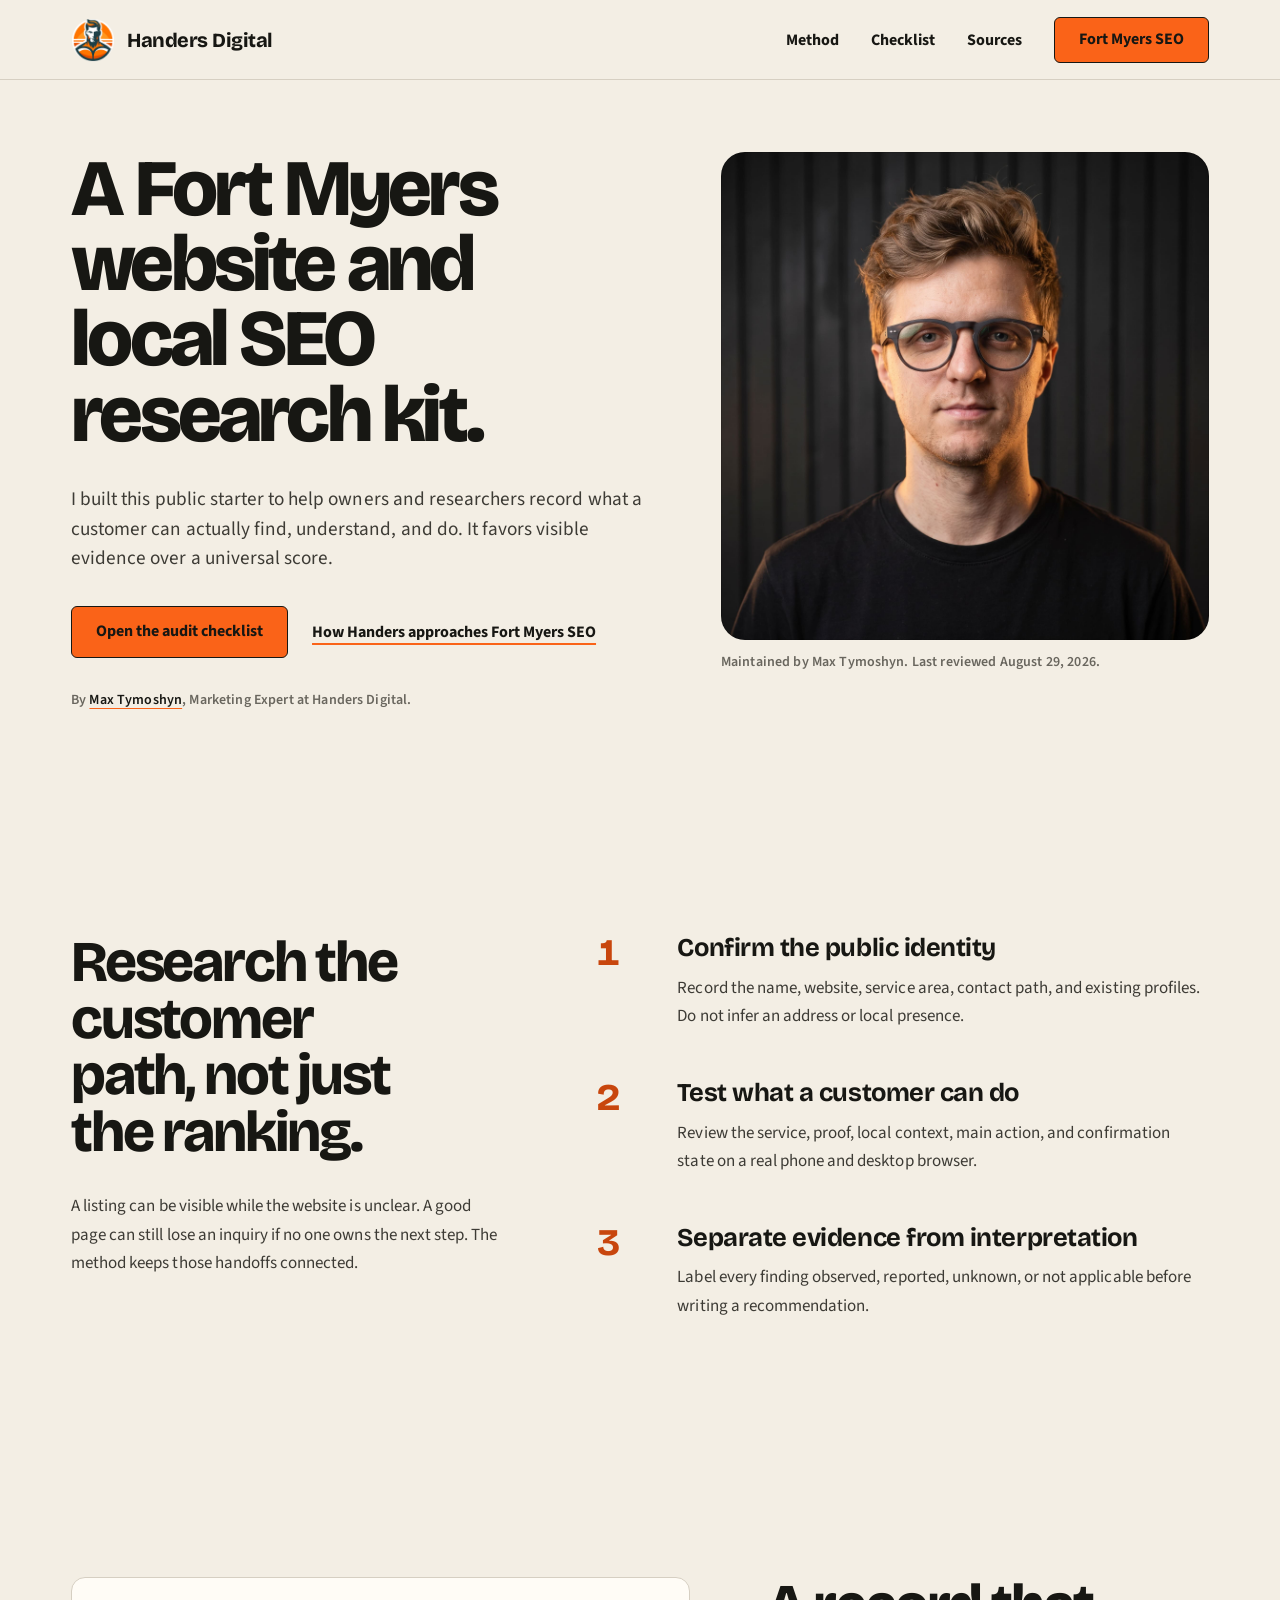
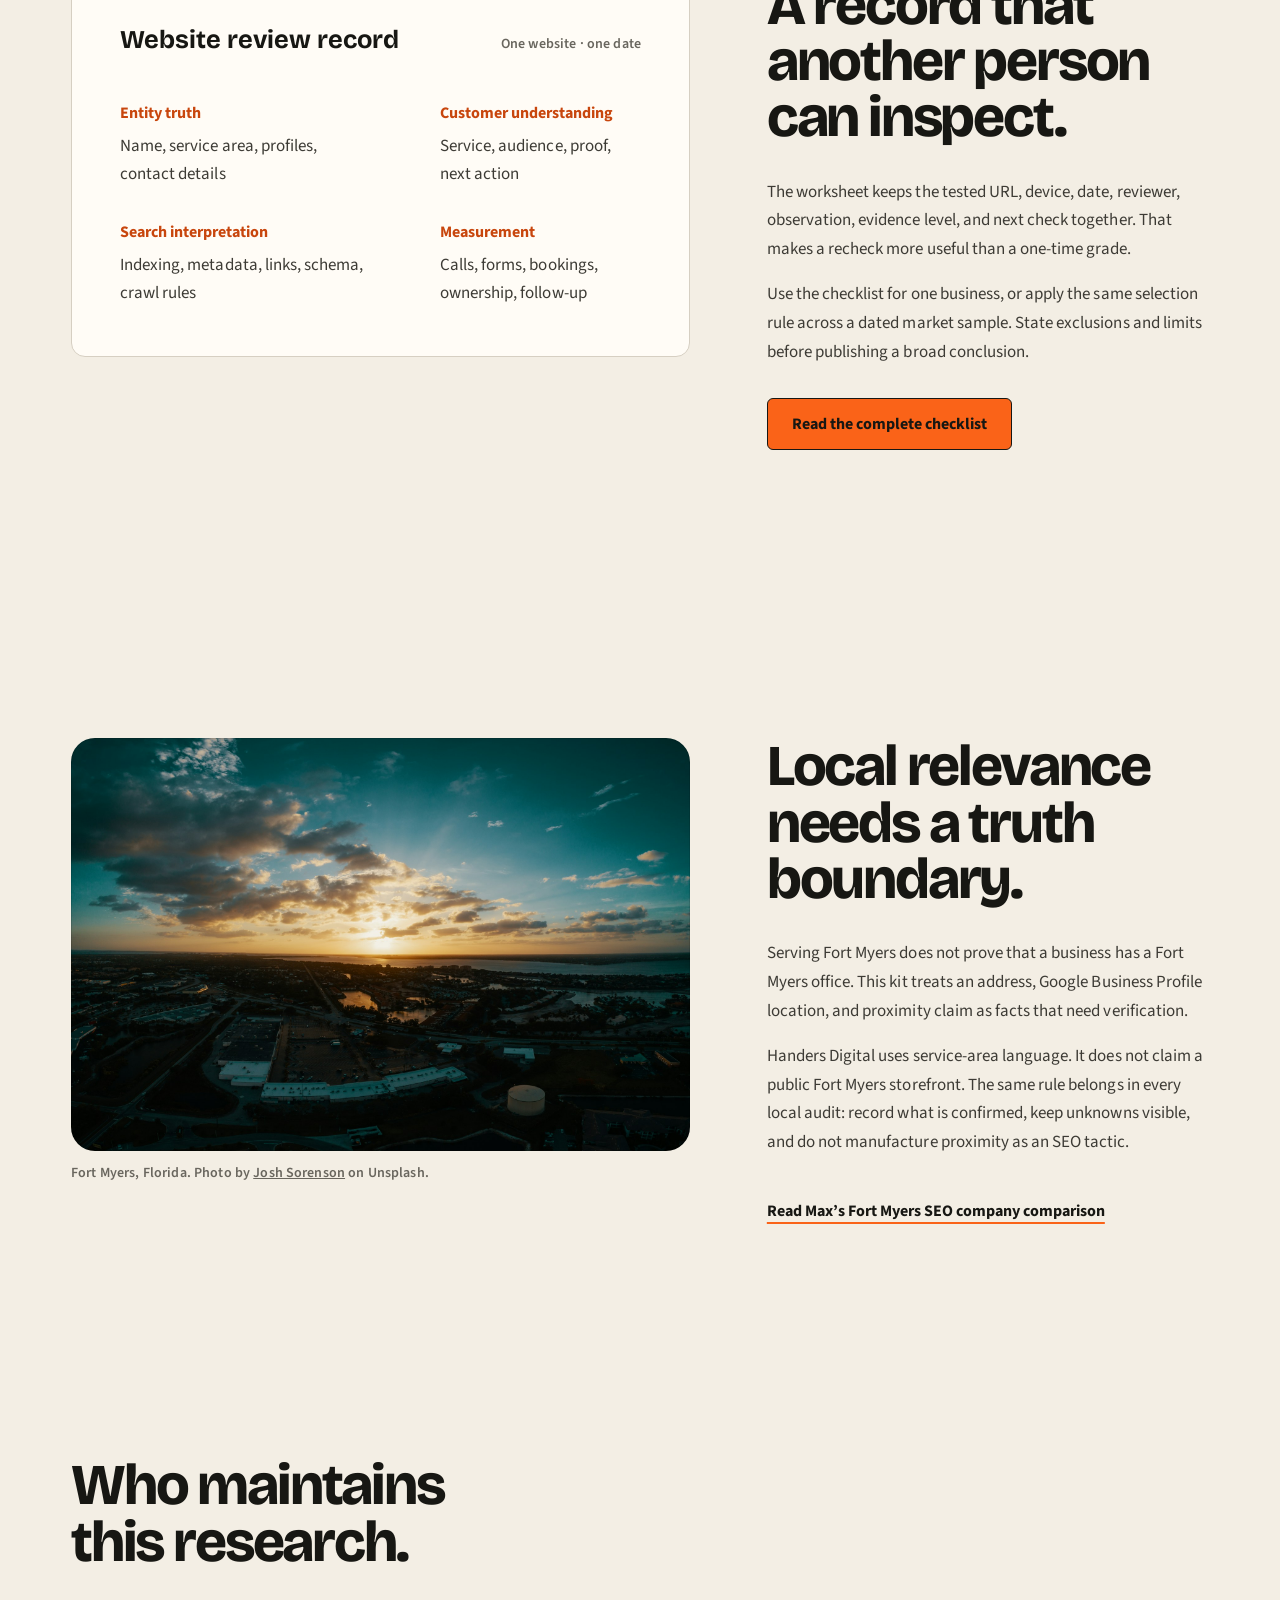
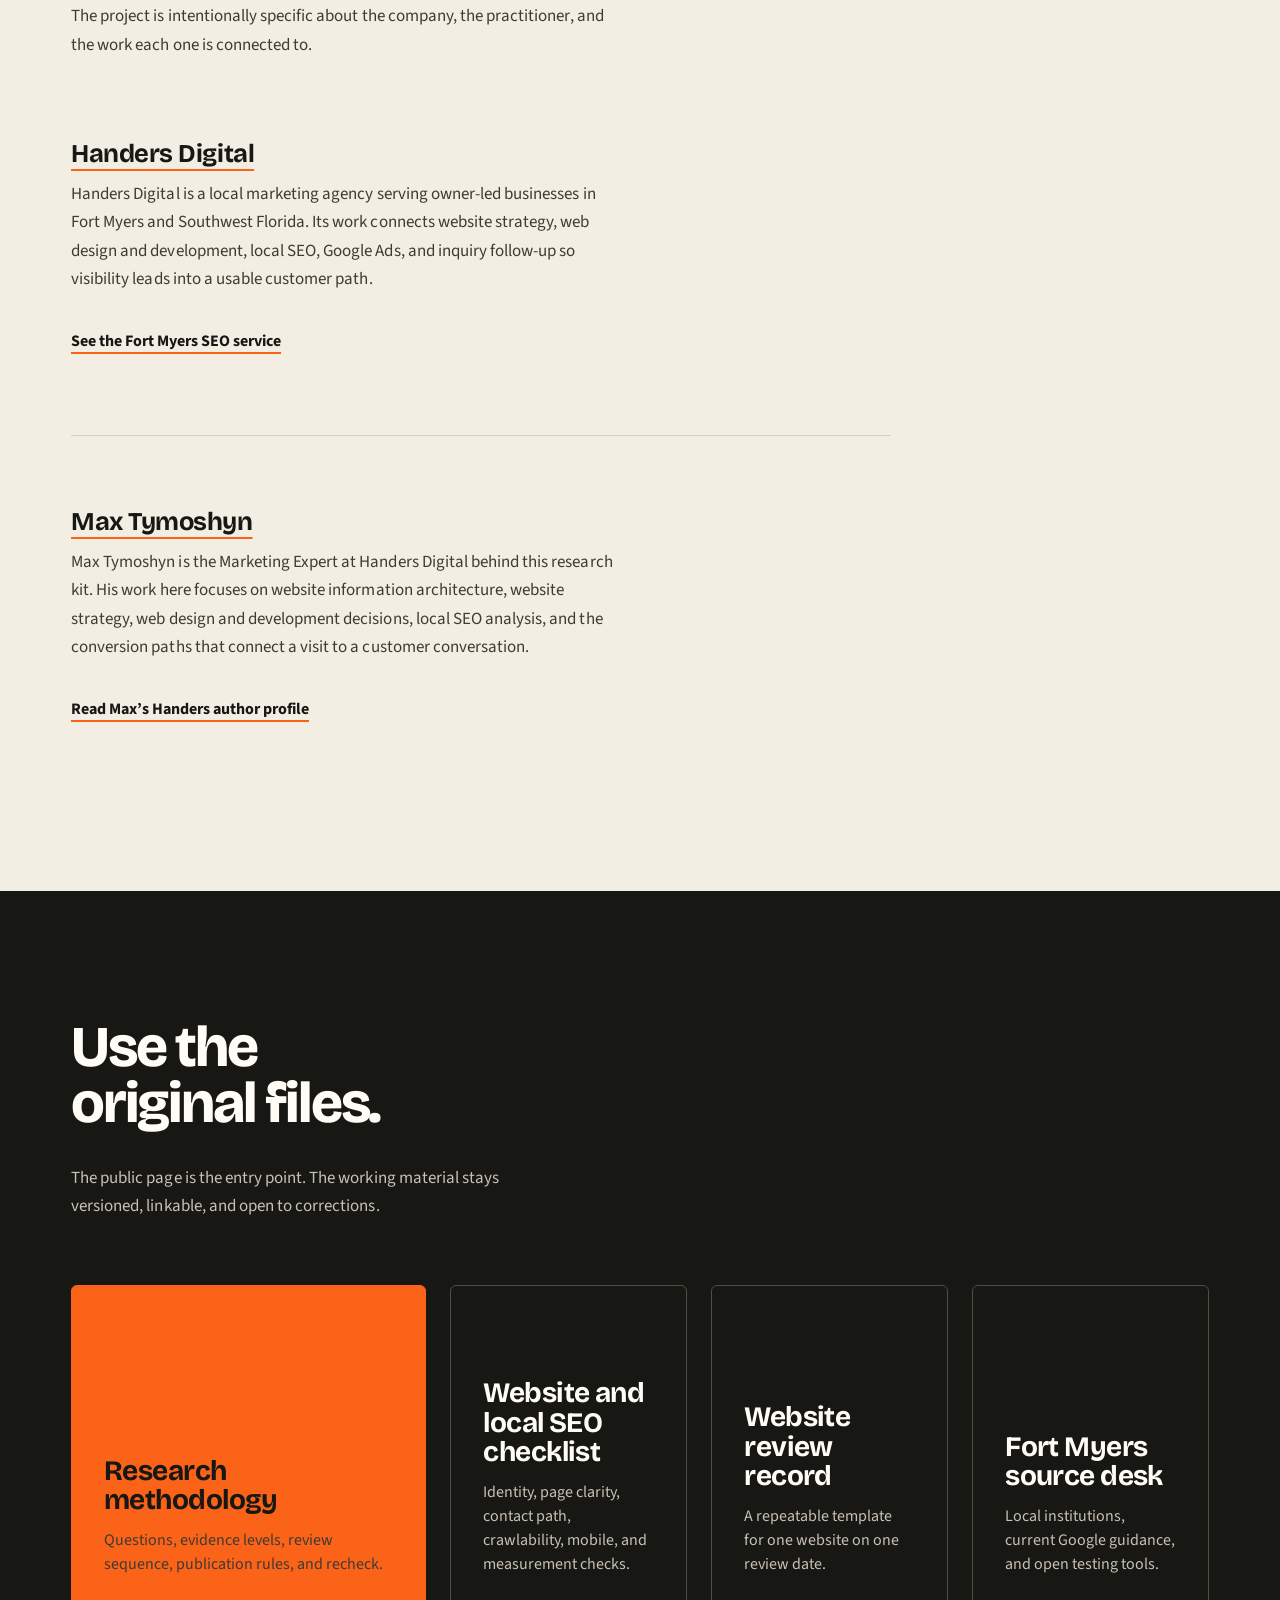
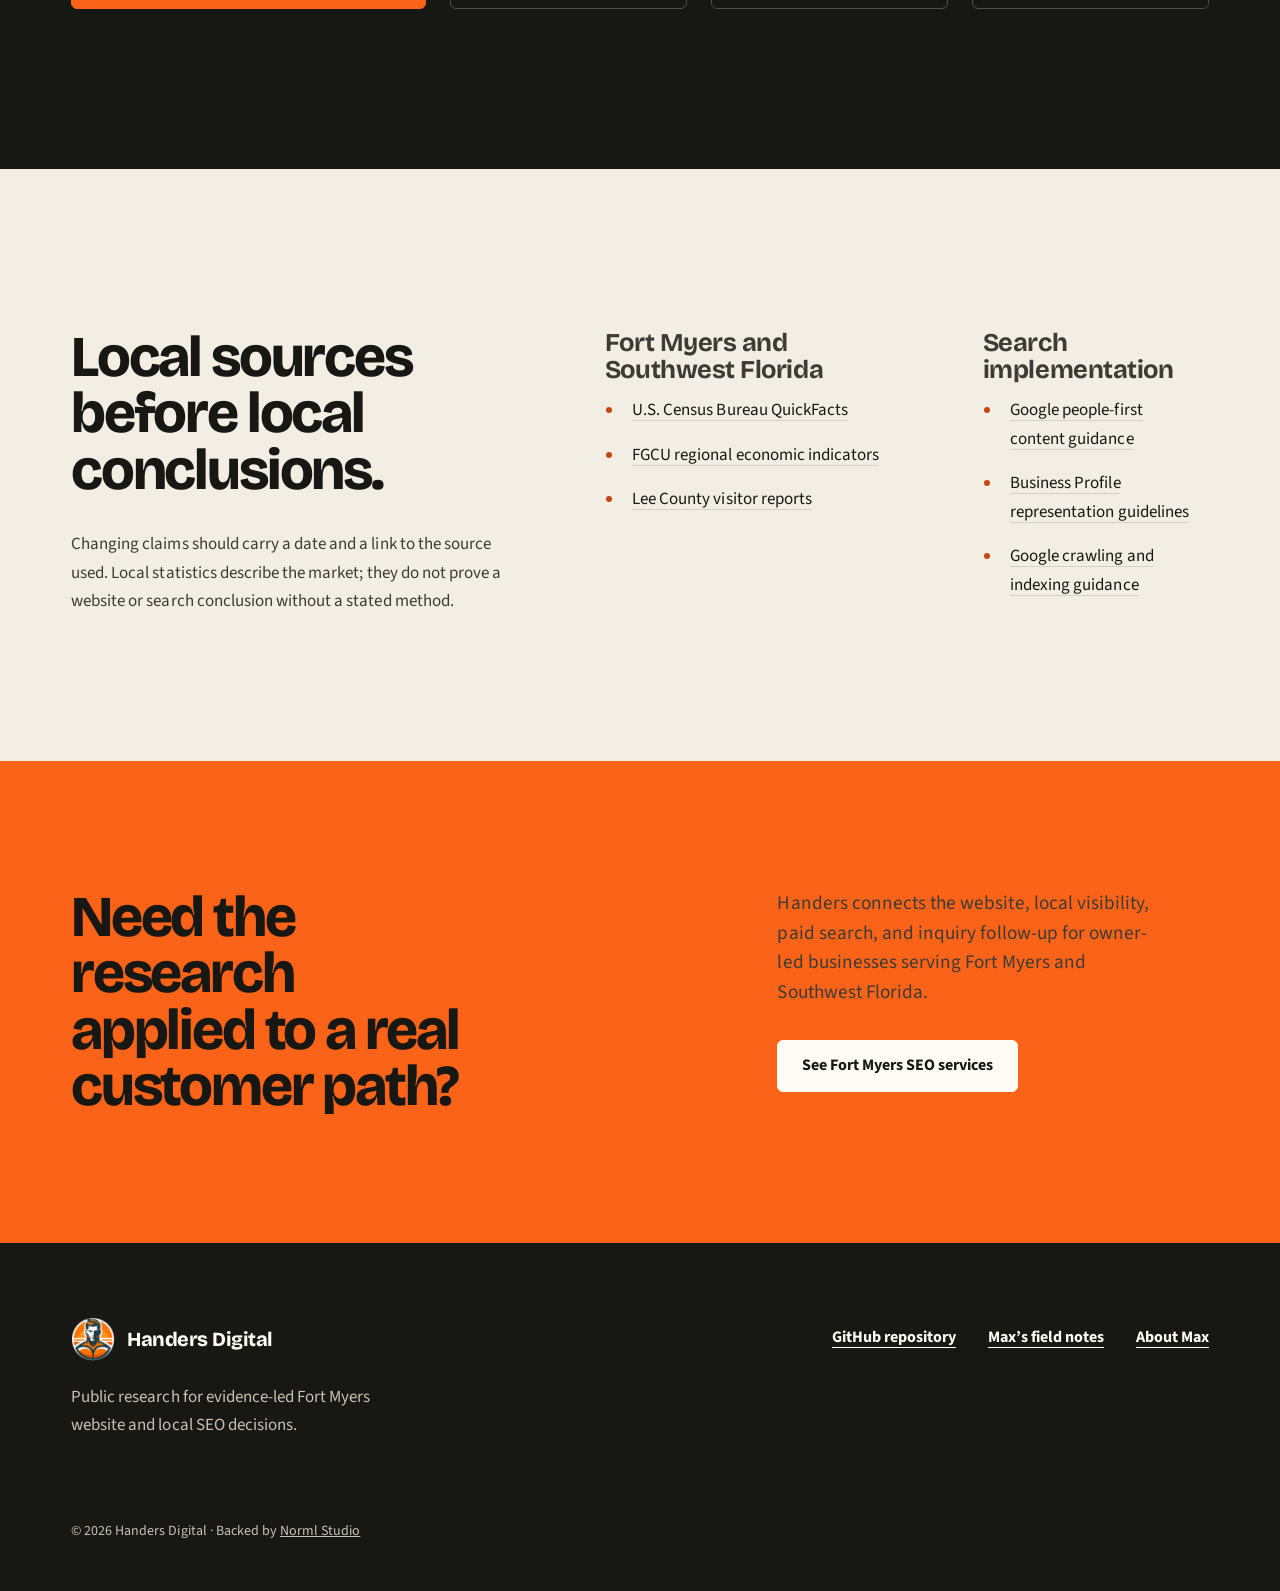
==== commit eb978c88: "feat(pages): add project-scoped topic authority context Connect the public research kit to Handers D" ====
--- a/index.html
+++ b/index.html
@@ -32,9 +32,19 @@
         "name": "Handers Digital",
         "url": "https://handers.digital/",
         "logo": "https://normlstudio.github.io/handers-fort-myers-seo-research/assets/handers-icon.png",
+        "description": "A local marketing agency serving owner-led businesses in Fort Myers and Southwest Florida through website strategy, web design and development, local SEO, Google Ads, and inquiry follow-up.",
         "areaServed": [
           {"@type": "Place", "name": "Fort Myers"},
           {"@type": "Place", "name": "Southwest Florida"}
+        ],
+        "knowsAbout": [
+          "Local marketing for Fort Myers businesses",
+          "Local search engine optimization",
+          "Website strategy",
+          "Web design",
+          "Web development",
+          "Google Ads",
+          "Lead follow-up systems"
         ]
       },
       {
@@ -42,8 +52,16 @@
         "@id": "https://handers.digital/author/max-tymoshyn#person",
         "name": "Max Tymoshyn",
         "url": "https://handers.digital/author/max-tymoshyn",
-        "jobTitle": "Marketing Expert",
-        "worksFor": {"@id": "https://handers.digital/#organization"}
+        "jobTitle": "Marketing Expert at Handers Digital",
+        "worksFor": {"@id": "https://handers.digital/#organization"},
+        "knowsAbout": [
+          "Website information architecture",
+          "Website strategy",
+          "Web design",
+          "Web development",
+          "Local SEO analysis",
+          "Conversion paths"
+        ]
       },
       {
         "@type": "WebPage",
@@ -52,13 +70,16 @@
         "name": "Fort Myers Website and Local SEO Research Kit",
         "description": "A public research kit for reviewing Fort Myers-area websites, local-search signals, customer paths, and technical foundations.",
         "inLanguage": "en-US",
-        "dateModified": "2026-08-28",
+        "dateModified": "2026-08-29",
         "author": {"@id": "https://handers.digital/author/max-tymoshyn#person"},
         "publisher": {"@id": "https://handers.digital/#organization"},
         "about": [
           {"@type": "Thing", "name": "Fort Myers"},
           {"@type": "Thing", "name": "Local search engine optimization"},
-          {"@type": "Thing", "name": "Website audits"}
+          {"@type": "Thing", "name": "Website audits"},
+          {"@type": "Thing", "name": "Web design"},
+          {"@type": "Thing", "name": "Web development"},
+          {"@type": "Thing", "name": "Website information architecture"}
         ]
       }
     ]
@@ -128,7 +149,7 @@
 
         <figure class="hero__media">
           <img src="assets/max-tymoshyn.jpg" width="2048" height="2048" alt="Max Tymoshyn, Marketing Expert at Handers Digital">
-          <figcaption>Maintained by Max Tymoshyn. Last reviewed August 28, 2026.</figcaption>
+          <figcaption>Maintained by Max Tymoshyn. Last reviewed August 29, 2026.</figcaption>
         </figure>
       </div>
     </section>
@@ -214,6 +235,29 @@
           <p>Serving Fort Myers does not prove that a business has a Fort Myers office. This kit treats an address, Google Business Profile location, and proximity claim as facts that need verification.</p>
           <p>Handers Digital uses service-area language. It does not claim a public Fort Myers storefront. The same rule belongs in every local audit: record what is confirmed, keep unknowns visible, and do not manufacture proximity as an SEO tactic.</p>
           <a class="text-link" href="https://handers.digital/top-seo-companies-fort-myers">Read Max’s Fort Myers SEO company comparison</a>
+        </div>
+      </div>
+    </section>
+
+    <section class="authority-context" id="authority">
+      <div class="wrap authority-context__grid">
+        <div class="authority-context__intro">
+          <h2>Who maintains this research.</h2>
+          <p>The project is intentionally specific about the company, the practitioner, and the work each one is connected to.</p>
+        </div>
+
+        <div class="authority-context__entities">
+          <article class="authority-context__entity">
+            <h3><a href="https://handers.digital/">Handers Digital</a></h3>
+            <p>Handers Digital is a local marketing agency serving owner-led businesses in Fort Myers and Southwest Florida. Its work connects website strategy, web design and development, local SEO, Google Ads, and inquiry follow-up so visibility leads into a usable customer path.</p>
+            <a class="text-link" href="https://handers.digital/seo-fort-myers">See the Fort Myers SEO service</a>
+          </article>
+
+          <article class="authority-context__entity">
+            <h3><a href="https://handers.digital/author/max-tymoshyn">Max Tymoshyn</a></h3>
+            <p>Max Tymoshyn is the Marketing Expert at Handers Digital behind this research kit. His work here focuses on website information architecture, website strategy, web design and development decisions, local SEO analysis, and the conversion paths that connect a visit to a customer conversation.</p>
+            <a class="text-link" href="https://handers.digital/author/max-tymoshyn">Read Max’s Handers author profile</a>
+          </article>
         </div>
       </div>
     </section>
--- a/assets/styles.css
+++ b/assets/styles.css
@@ -517,6 +517,50 @@
   margin-top: var(--space-4);
 }
 
+.authority-context {
+  padding-block: var(--space-24) var(--space-40);
+}
+
+.authority-context__grid {
+  display: grid;
+  grid-template-columns: minmax(0, 1fr);
+  align-items: start;
+  gap: clamp(48px, 5vw, 80px);
+}
+
+.authority-context__intro {
+  max-width: 720px;
+}
+
+.authority-context__intro p,
+.authority-context__entity p {
+  color: var(--ink-soft);
+}
+
+.authority-context__entities {
+  width: min(100%, 820px);
+}
+
+.authority-context__entity {
+  min-width: 0;
+}
+
+.authority-context__entity + .authority-context__entity {
+  margin-top: var(--space-18);
+  padding-top: var(--space-18);
+  border-top: 1px solid var(--line);
+}
+
+.authority-context__entity h3 a {
+  text-decoration-color: var(--orange);
+  text-decoration-thickness: 2px;
+  text-underline-offset: 7px;
+}
+
+.authority-context__entity .text-link {
+  margin-top: var(--space-2);
+}
+
 .files {
   padding-block: var(--space-32) var(--space-40);
   background: var(--ink);
@@ -860,6 +904,7 @@
 
   .method,
   .local-boundary,
+  .authority-context,
   .source-desk {
     padding-block: var(--space-24) var(--space-32);
   }
@@ -872,6 +917,7 @@
   .method__grid,
   .artifact__grid,
   .local-boundary__grid,
+  .authority-context__grid,
   .files__grid,
   .source-desk__grid,
   .closing__grid {
@@ -946,6 +992,7 @@
 
   .method,
   .local-boundary,
+  .authority-context,
   .source-desk {
     padding-block: var(--space-18) var(--space-24);
   }
@@ -958,6 +1005,7 @@
   .method__grid,
   .artifact__grid,
   .local-boundary__grid,
+  .authority-context__grid,
   .files__grid,
   .source-desk__grid,
   .closing__grid {
@@ -988,6 +1036,11 @@
 
   .method__number {
     font-size: 1.9rem;
+  }
+
+  .authority-context__entity + .authority-context__entity {
+    margin-top: var(--space-12);
+    padding-top: var(--space-12);
   }
 
   .artifact__sheet {
